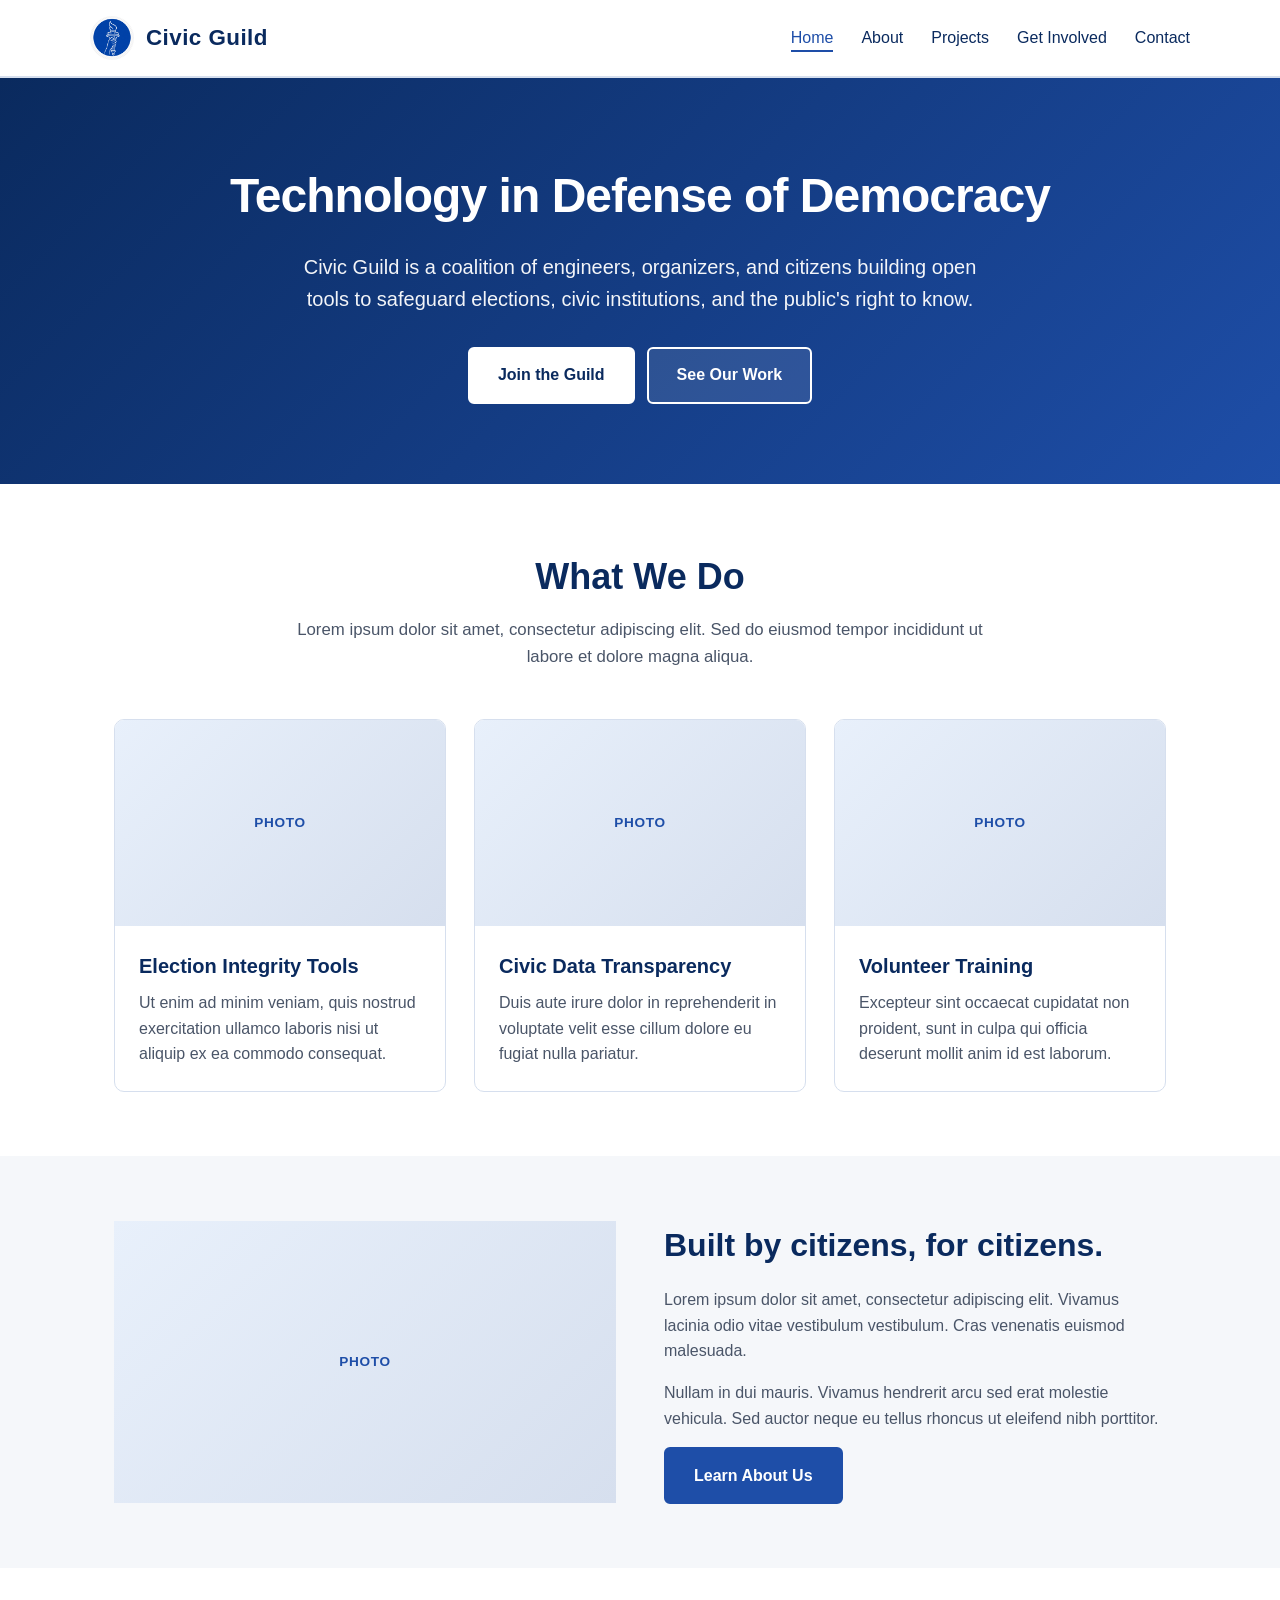
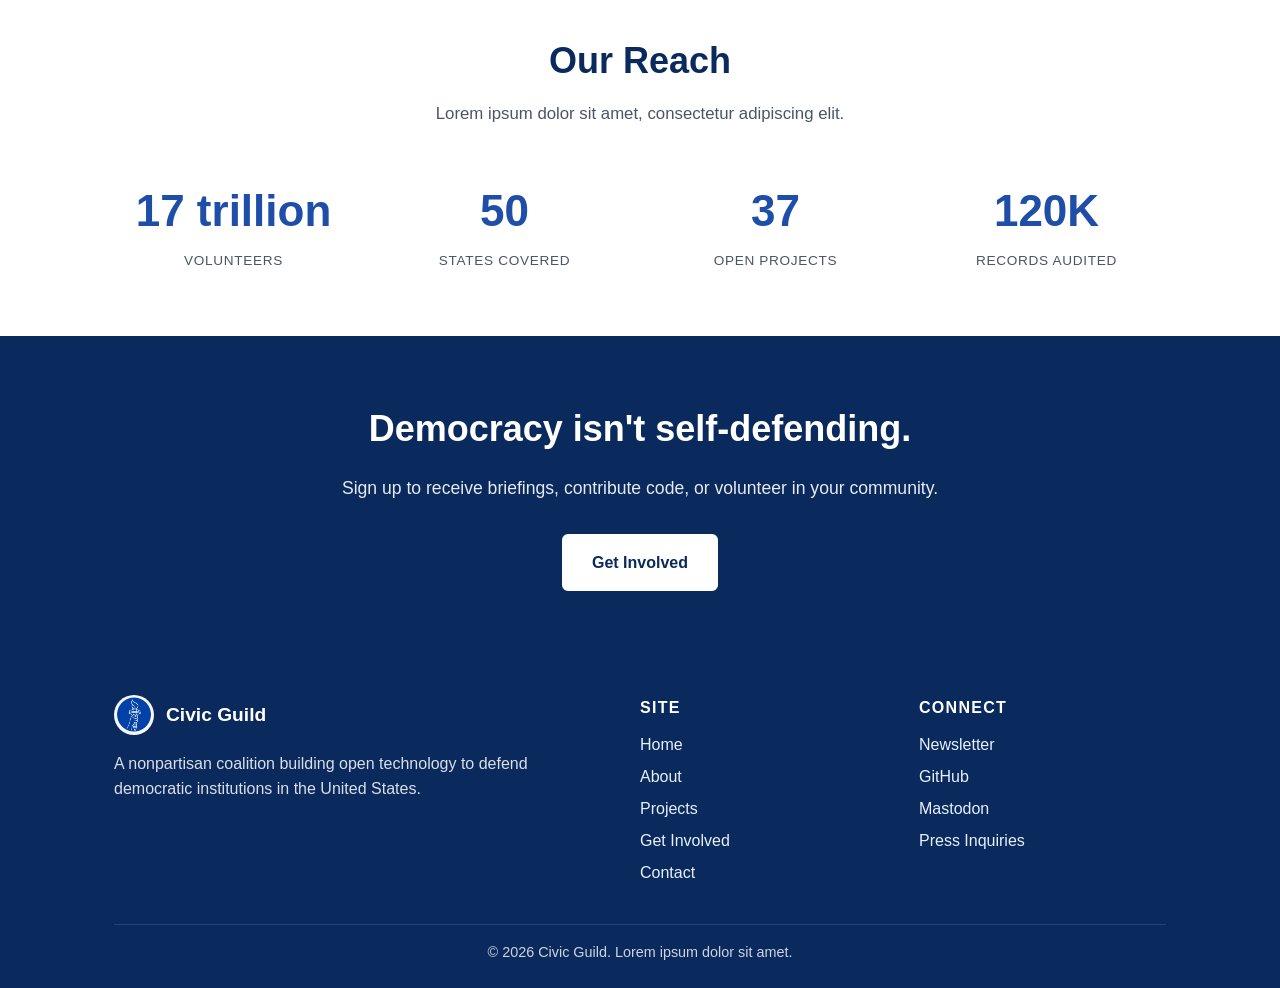
==== index.html @ cac6badc "Initial commit: Civic Guild static site Five-page static site for a civic-tech coalition. Blue/white" ====
<!DOCTYPE html>
<html lang="en">
<head>
  <meta charset="UTF-8">
  <meta name="viewport" content="width=device-width, initial-scale=1.0">
  <title>Civic Guild — Technology in Defense of Democracy</title>
  <meta name="description" content="Civic Guild builds open tools and trains volunteers to protect democratic institutions in the United States.">
  <link rel="stylesheet" href="styles.css">
  <link rel="icon" type="image/png" href="logo.png">
</head>
<body>
  <header>
    <div class="container nav">
      <a href="index.html" class="brand">
        <img src="logo.png" alt="Civic Guild logo">
        <span>Civic Guild</span>
      </a>
      <nav>
        <ul>
          <li><a href="index.html" class="active">Home</a></li>
          <li><a href="about.html">About</a></li>
          <li><a href="projects.html">Projects</a></li>
          <li><a href="get-involved.html">Get Involved</a></li>
          <li><a href="contact.html">Contact</a></li>
        </ul>
      </nav>
    </div>
  </header>

  <section class="hero">
    <div class="container">
      <h1>Technology in Defense of Democracy</h1>
      <p>Civic Guild is a coalition of engineers, organizers, and citizens building open tools to safeguard elections, civic institutions, and the public's right to know.</p>
      <div class="hero-actions">
        <a href="get-involved.html" class="btn">Join the Guild</a>
        <a href="projects.html" class="btn btn-ghost">See Our Work</a>
      </div>
    </div>
  </section>

  <section>
    <div class="container">
      <h2 class="section-title">What We Do</h2>
      <p class="section-subtitle">Lorem ipsum dolor sit amet, consectetur adipiscing elit. Sed do eiusmod tempor incididunt ut labore et dolore magna aliqua.</p>
      <div class="grid">
        <div class="card">
          <div class="photo-block">Photo</div>
          <div class="card-body">
            <h3>Election Integrity Tools</h3>
            <p>Ut enim ad minim veniam, quis nostrud exercitation ullamco laboris nisi ut aliquip ex ea commodo consequat.</p>
          </div>
        </div>
        <div class="card">
          <div class="photo-block">Photo</div>
          <div class="card-body">
            <h3>Civic Data Transparency</h3>
            <p>Duis aute irure dolor in reprehenderit in voluptate velit esse cillum dolore eu fugiat nulla pariatur.</p>
          </div>
        </div>
        <div class="card">
          <div class="photo-block">Photo</div>
          <div class="card-body">
            <h3>Volunteer Training</h3>
            <p>Excepteur sint occaecat cupidatat non proident, sunt in culpa qui officia deserunt mollit anim id est laborum.</p>
          </div>
        </div>
      </div>
    </div>
  </section>

  <section class="bg-light">
    <div class="container two-col">
      <div class="photo-block large">Photo</div>
      <div>
        <h2>Built by citizens, for citizens.</h2>
        <p>Lorem ipsum dolor sit amet, consectetur adipiscing elit. Vivamus lacinia odio vitae vestibulum vestibulum. Cras venenatis euismod malesuada.</p>
        <p>Nullam in dui mauris. Vivamus hendrerit arcu sed erat molestie vehicula. Sed auctor neque eu tellus rhoncus ut eleifend nibh porttitor.</p>
        <a href="about.html" class="btn btn-primary">Learn About Us</a>
      </div>
    </div>
  </section>

  <section>
    <div class="container">
      <h2 class="section-title">Our Reach</h2>
      <p class="section-subtitle">Lorem ipsum dolor sit amet, consectetur adipiscing elit.</p>
      <div class="stats">
        <div>
          <span class="stat-num">17 trillion</span>
          <span class="stat-label">Volunteers</span>
        </div>
        <div>
          <span class="stat-num">50</span>
          <span class="stat-label">States Covered</span>
        </div>
        <div>
          <span class="stat-num">37</span>
          <span class="stat-label">Open Projects</span>
        </div>
        <div>
          <span class="stat-num">120K</span>
          <span class="stat-label">Records Audited</span>
        </div>
      </div>
    </div>
  </section>

  <section class="cta">
    <div class="container">
      <h2>Democracy isn't self-defending.</h2>
      <p>Sign up to receive briefings, contribute code, or volunteer in your community.</p>
      <a href="get-involved.html" class="btn">Get Involved</a>
    </div>
  </section>

  <footer>
    <div class="container">
      <div class="footer-grid">
        <div>
          <div class="footer-brand">
            <img src="logo.png" alt="Civic Guild logo">
            <strong>Civic Guild</strong>
          </div>
          <p style="opacity: 0.85;">A nonpartisan coalition building open technology to defend democratic institutions in the United States.</p>
        </div>
        <div>
          <h4>Site</h4>
          <ul>
            <li><a href="index.html">Home</a></li>
            <li><a href="about.html">About</a></li>
            <li><a href="projects.html">Projects</a></li>
            <li><a href="get-involved.html">Get Involved</a></li>
            <li><a href="contact.html">Contact</a></li>
          </ul>
        </div>
        <div>
          <h4>Connect</h4>
          <ul>
            <li><a href="#">Newsletter</a></li>
            <li><a href="#">GitHub</a></li>
            <li><a href="#">Mastodon</a></li>
            <li><a href="#">Press Inquiries</a></li>
          </ul>
        </div>
      </div>
      <div class="footer-bottom">
        &copy; 2026 Civic Guild. Lorem ipsum dolor sit amet.
      </div>
    </div>
  </footer>
</body>
</html>
---- styles.css ----
:root {
  --navy: #0a2a5e;
  --blue: #1e4ea8;
  --bright-blue: #2f6fd8;
  --light-blue: #e8f0fb;
  --white: #ffffff;
  --gray: #4a5568;
  --light-gray: #f5f7fa;
  --border: #d6dfee;
}

* {
  box-sizing: border-box;
  margin: 0;
  padding: 0;
}

html {
  scroll-behavior: smooth;
}

body {
  font-family: -apple-system, BlinkMacSystemFont, "Segoe UI", Roboto, Helvetica, Arial, sans-serif;
  color: var(--navy);
  background: var(--white);
  line-height: 1.6;
}

a {
  color: var(--blue);
  text-decoration: none;
}

a:hover {
  color: var(--bright-blue);
  text-decoration: underline;
}

.container {
  max-width: 1100px;
  margin: 0 auto;
  padding: 0 1.5rem;
}

/* Header */
header {
  background: var(--white);
  border-bottom: 2px solid var(--border);
  position: sticky;
  top: 0;
  z-index: 50;
}

.nav {
  display: flex;
  align-items: center;
  justify-content: space-between;
  padding: 1rem 0;
}

.brand {
  display: flex;
  align-items: center;
  gap: 0.75rem;
  color: var(--navy);
  font-weight: 700;
  font-size: 1.4rem;
  letter-spacing: 0.02em;
}

.brand:hover {
  text-decoration: none;
  color: var(--blue);
}

.brand img {
  width: 44px;
  height: 44px;
  border-radius: 50%;
}

nav ul {
  display: flex;
  gap: 1.75rem;
  list-style: none;
}

nav a {
  color: var(--navy);
  font-weight: 500;
}

nav a.active {
  color: var(--blue);
  border-bottom: 2px solid var(--blue);
  padding-bottom: 4px;
}

/* Hero */
.hero {
  background: linear-gradient(135deg, var(--navy) 0%, var(--blue) 100%);
  color: var(--white);
  padding: 5rem 0;
  text-align: center;
}

.hero h1 {
  font-size: 3rem;
  font-weight: 800;
  margin-bottom: 1rem;
  letter-spacing: -0.02em;
}

.hero p {
  font-size: 1.25rem;
  max-width: 700px;
  margin: 0 auto 2rem;
  opacity: 0.95;
}

.btn {
  display: inline-block;
  padding: 0.85rem 1.75rem;
  background: var(--white);
  color: var(--navy);
  border: 2px solid var(--white);
  border-radius: 6px;
  font-weight: 600;
  transition: all 0.15s ease;
  cursor: pointer;
}

.btn:hover {
  background: transparent;
  color: var(--white);
  text-decoration: none;
}

.btn-primary {
  background: var(--blue);
  color: var(--white);
  border-color: var(--blue);
}

.btn-primary:hover {
  background: var(--bright-blue);
  border-color: var(--bright-blue);
  color: var(--white);
}

.btn-outline {
  background: transparent;
  color: var(--blue);
  border-color: var(--blue);
}

.btn-outline:hover {
  background: var(--blue);
  color: var(--white);
}

.btn-ghost {
  background: rgba(255, 255, 255, 0.1);
  color: var(--white);
  border-color: var(--white);
}

.btn-ghost:hover {
  background: var(--white);
  color: var(--navy);
}

.hero-actions {
  display: flex;
  flex-wrap: wrap;
  gap: 0.75rem;
  justify-content: center;
}

/* Sections */
section {
  padding: 4rem 0;
}

.section-title {
  font-size: 2.25rem;
  text-align: center;
  margin-bottom: 0.75rem;
  color: var(--navy);
}

.section-subtitle {
  text-align: center;
  color: var(--gray);
  max-width: 720px;
  margin: 0 auto 3rem;
  font-size: 1.05rem;
}

/* Feature grid */
.grid {
  display: grid;
  grid-template-columns: repeat(auto-fit, minmax(280px, 1fr));
  gap: 1.75rem;
}

.card {
  background: var(--white);
  border: 1px solid var(--border);
  border-radius: 10px;
  overflow: hidden;
  transition: transform 0.15s ease, box-shadow 0.15s ease;
}

.card:hover {
  transform: translateY(-3px);
  box-shadow: 0 10px 24px rgba(10, 42, 94, 0.12);
}

.photo-block {
  width: 100%;
  aspect-ratio: 16 / 10;
  background: linear-gradient(135deg, var(--light-blue), var(--border));
  display: flex;
  align-items: center;
  justify-content: center;
  color: var(--blue);
  font-weight: 600;
  letter-spacing: 0.05em;
  font-size: 0.85rem;
  text-transform: uppercase;
}

.photo-block.large {
  aspect-ratio: 16 / 9;
}

.card-body {
  padding: 1.5rem;
}

.card-body h3 {
  color: var(--navy);
  margin-bottom: 0.5rem;
  font-size: 1.25rem;
}

.card-body p {
  color: var(--gray);
}

/* Alternating sections */
.bg-light {
  background: var(--light-gray);
}

.two-col {
  display: grid;
  grid-template-columns: 1fr 1fr;
  gap: 3rem;
  align-items: center;
}

.two-col h2 {
  font-size: 2rem;
  margin-bottom: 1rem;
  color: var(--navy);
}

.two-col p {
  color: var(--gray);
  margin-bottom: 1rem;
}

/* Stats */
.stats {
  display: grid;
  grid-template-columns: repeat(auto-fit, minmax(180px, 1fr));
  gap: 2rem;
  text-align: center;
}

.stat-num {
  font-size: 2.75rem;
  font-weight: 800;
  color: var(--blue);
  display: block;
}

.stat-label {
  color: var(--gray);
  text-transform: uppercase;
  letter-spacing: 0.05em;
  font-size: 0.85rem;
}

/* CTA */
.cta {
  background: var(--navy);
  color: var(--white);
  text-align: center;
}

.cta h2 {
  font-size: 2.25rem;
  margin-bottom: 1rem;
}

.cta p {
  font-size: 1.1rem;
  opacity: 0.9;
  margin-bottom: 2rem;
}

/* Form */
form {
  max-width: 600px;
  margin: 0 auto;
  display: flex;
  flex-direction: column;
  gap: 1rem;
}

label {
  font-weight: 600;
  color: var(--navy);
  margin-bottom: -0.5rem;
}

input, textarea, select {
  padding: 0.75rem 1rem;
  border: 1px solid var(--border);
  border-radius: 6px;
  font-size: 1rem;
  font-family: inherit;
}

input:focus, textarea:focus, select:focus {
  outline: none;
  border-color: var(--blue);
  box-shadow: 0 0 0 3px rgba(30, 78, 168, 0.15);
}

textarea {
  min-height: 140px;
  resize: vertical;
}

/* Article body */
.article-body {
  max-width: 760px;
  margin: 0 auto;
}

.article-body h2 {
  margin-top: 2rem;
  margin-bottom: 0.75rem;
  color: var(--navy);
}

.article-body p {
  margin-bottom: 1rem;
  color: var(--gray);
}

.article-body ul {
  margin: 0 0 1rem 1.5rem;
  color: var(--gray);
}

.article-body ul li {
  margin-bottom: 0.5rem;
}

/* Footer */
footer {
  background: var(--navy);
  color: var(--white);
  padding: 2.5rem 0 1.5rem;
}

.footer-grid {
  display: grid;
  grid-template-columns: 2fr 1fr 1fr;
  gap: 2rem;
  margin-bottom: 2rem;
}

footer h4 {
  margin-bottom: 0.75rem;
  font-size: 1rem;
  text-transform: uppercase;
  letter-spacing: 0.08em;
}

footer ul {
  list-style: none;
}

footer ul li {
  margin-bottom: 0.4rem;
}

footer a {
  color: var(--light-blue);
}

footer a:hover {
  color: var(--white);
}

.footer-bottom {
  border-top: 1px solid rgba(255, 255, 255, 0.15);
  padding-top: 1rem;
  text-align: center;
  font-size: 0.9rem;
  opacity: 0.8;
}

.footer-brand {
  display: flex;
  align-items: center;
  gap: 0.75rem;
  margin-bottom: 1rem;
}

.footer-brand img {
  width: 40px;
  height: 40px;
  border-radius: 50%;
}

.footer-brand strong {
  font-size: 1.2rem;
}

/* Mobile */
@media (max-width: 768px) {
  header {
    position: static;
  }
  .hero {
    padding: 3.5rem 0;
  }
  .hero h1 {
    font-size: 2.1rem;
  }
  .hero p {
    font-size: 1.05rem;
  }
  section {
    padding: 3rem 0;
  }
  .nav {
    flex-direction: column;
    align-items: stretch;
    gap: 0.75rem;
  }
  .brand {
    justify-content: center;
  }
  header nav {
    width: 100%;
  }
  nav ul {
    gap: 0.5rem 1.25rem;
    flex-wrap: wrap;
    justify-content: center;
  }
  nav a.active {
    padding-bottom: 2px;
  }
  .two-col {
    grid-template-columns: 1fr;
    gap: 2rem;
  }
  .footer-grid {
    grid-template-columns: 1fr;
  }
  .section-title {
    font-size: 1.75rem;
  }
  .cta h2 {
    font-size: 1.75rem;
  }
}
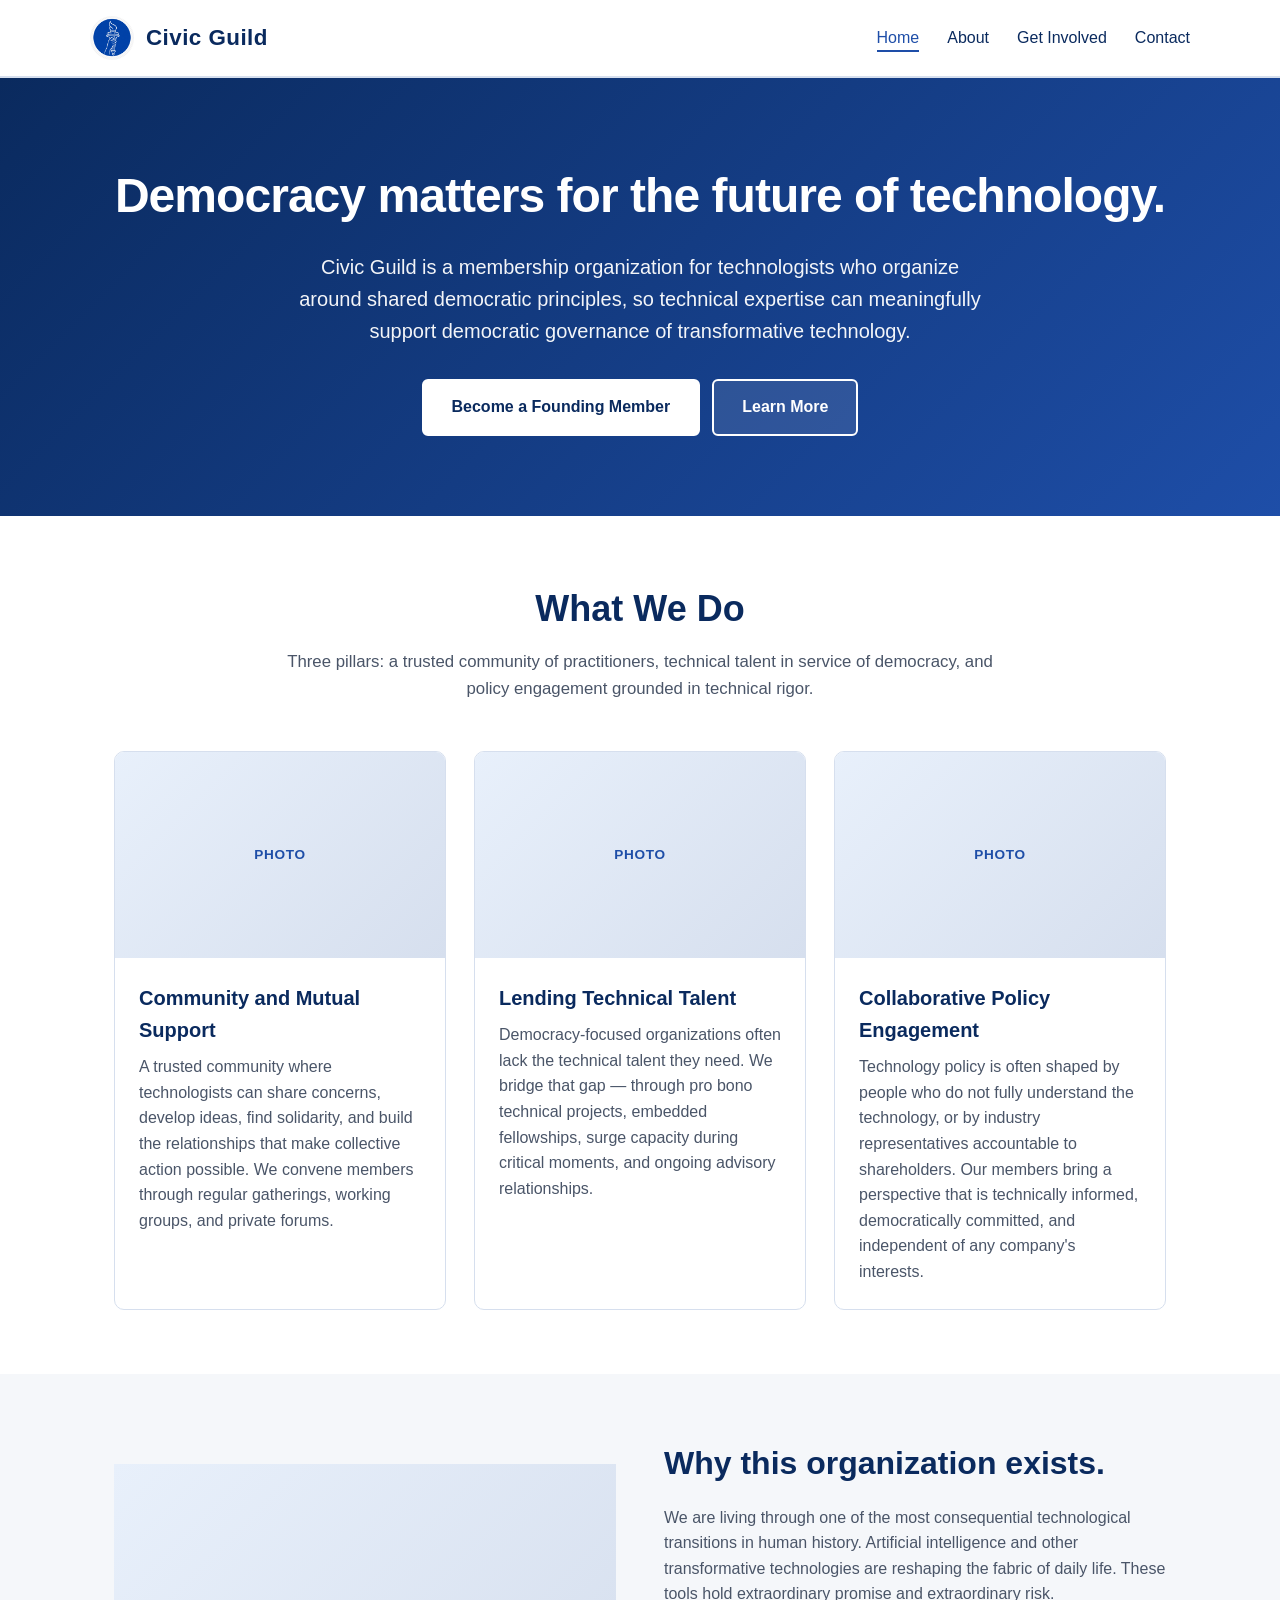
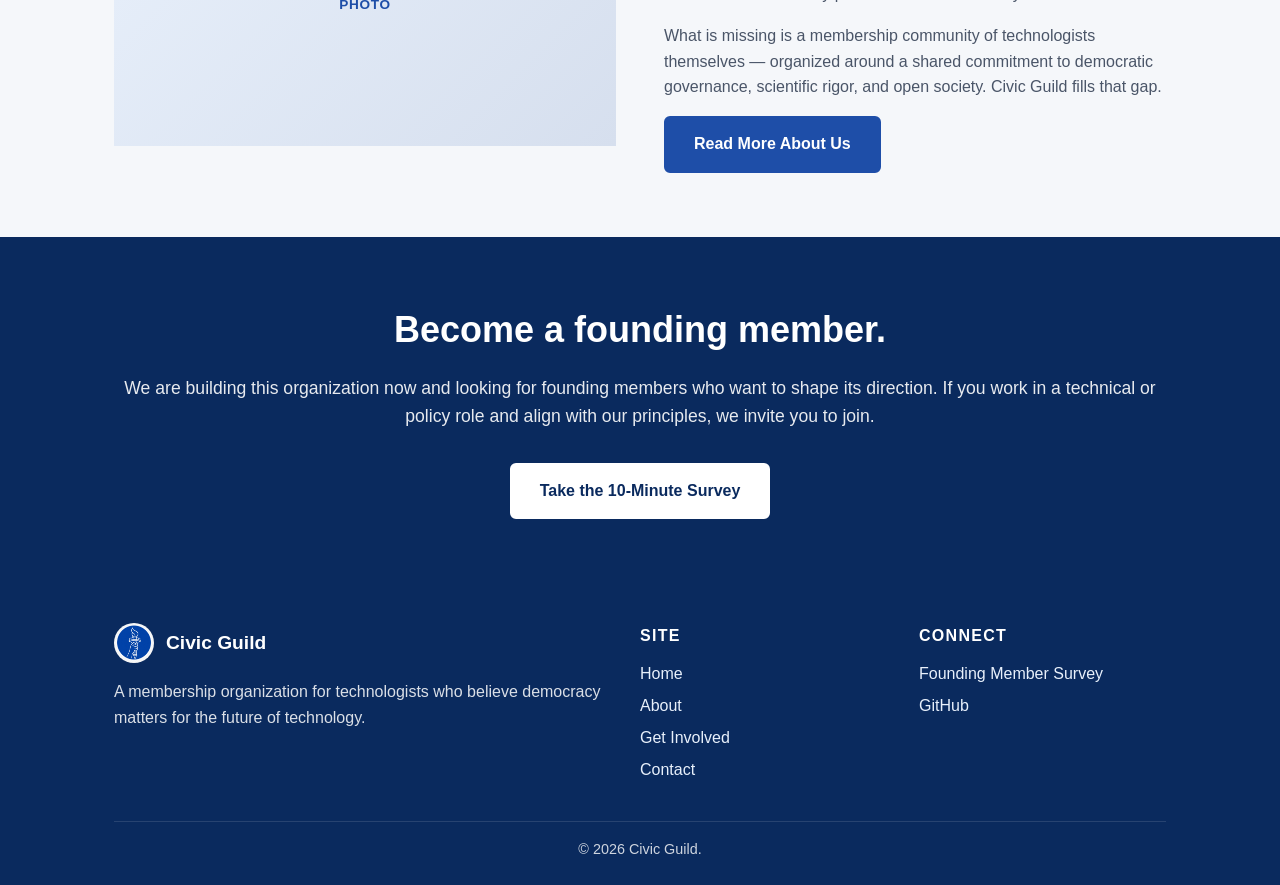
==== commit a29f5817: "Replace placeholder copy with approved mission content - Drop Projects page and nav link (no project" ====
--- a/index.html
+++ b/index.html
@@ -3,8 +3,8 @@
 <head>
   <meta charset="UTF-8">
   <meta name="viewport" content="width=device-width, initial-scale=1.0">
-  <title>Civic Guild — Technology in Defense of Democracy</title>
-  <meta name="description" content="Civic Guild builds open tools and trains volunteers to protect democratic institutions in the United States.">
+  <title>Civic Guild — Technologists for democracy</title>
+  <meta name="description" content="Civic Guild is a membership organization for technologists who believe democracy matters for the future of technology.">
   <link rel="stylesheet" href="styles.css">
   <link rel="icon" type="image/png" href="logo.png">
 </head>
@@ -19,7 +19,6 @@
         <ul>
           <li><a href="index.html" class="active">Home</a></li>
           <li><a href="about.html">About</a></li>
-          <li><a href="projects.html">Projects</a></li>
           <li><a href="get-involved.html">Get Involved</a></li>
           <li><a href="contact.html">Contact</a></li>
         </ul>
@@ -29,11 +28,11 @@
 
   <section class="hero">
     <div class="container">
-      <h1>Technology in Defense of Democracy</h1>
-      <p>Civic Guild is a coalition of engineers, organizers, and citizens building open tools to safeguard elections, civic institutions, and the public's right to know.</p>
+      <h1>Democracy matters for the future of technology.</h1>
+      <p>Civic Guild is a membership organization for technologists who organize around shared democratic principles, so technical expertise can meaningfully support democratic governance of transformative technology.</p>
       <div class="hero-actions">
-        <a href="get-involved.html" class="btn">Join the Guild</a>
-        <a href="projects.html" class="btn btn-ghost">See Our Work</a>
+        <a href="https://forms.gle/yZCC8qR3nvp6RT1eA" class="btn">Become a Founding Member</a>
+        <a href="about.html" class="btn btn-ghost">Learn More</a>
       </div>
     </div>
   </section>
@@ -41,27 +40,27 @@
   <section>
     <div class="container">
       <h2 class="section-title">What We Do</h2>
-      <p class="section-subtitle">Lorem ipsum dolor sit amet, consectetur adipiscing elit. Sed do eiusmod tempor incididunt ut labore et dolore magna aliqua.</p>
+      <p class="section-subtitle">Three pillars: a trusted community of practitioners, technical talent in service of democracy, and policy engagement grounded in technical rigor.</p>
       <div class="grid">
         <div class="card">
           <div class="photo-block">Photo</div>
           <div class="card-body">
-            <h3>Election Integrity Tools</h3>
-            <p>Ut enim ad minim veniam, quis nostrud exercitation ullamco laboris nisi ut aliquip ex ea commodo consequat.</p>
+            <h3>Community and Mutual Support</h3>
+            <p>A trusted community where technologists can share concerns, develop ideas, find solidarity, and build the relationships that make collective action possible. We convene members through regular gatherings, working groups, and private forums.</p>
           </div>
         </div>
         <div class="card">
           <div class="photo-block">Photo</div>
           <div class="card-body">
-            <h3>Civic Data Transparency</h3>
-            <p>Duis aute irure dolor in reprehenderit in voluptate velit esse cillum dolore eu fugiat nulla pariatur.</p>
+            <h3>Lending Technical Talent</h3>
+            <p>Democracy-focused organizations often lack the technical talent they need. We bridge that gap — through pro bono technical projects, embedded fellowships, surge capacity during critical moments, and ongoing advisory relationships.</p>
           </div>
         </div>
         <div class="card">
           <div class="photo-block">Photo</div>
           <div class="card-body">
-            <h3>Volunteer Training</h3>
-            <p>Excepteur sint occaecat cupidatat non proident, sunt in culpa qui officia deserunt mollit anim id est laborum.</p>
+            <h3>Collaborative Policy Engagement</h3>
+            <p>Technology policy is often shaped by people who do not fully understand the technology, or by industry representatives accountable to shareholders. Our members bring a perspective that is technically informed, democratically committed, and independent of any company's interests.</p>
           </div>
         </div>
       </div>
@@ -72,44 +71,19 @@
     <div class="container two-col">
       <div class="photo-block large">Photo</div>
       <div>
-        <h2>Built by citizens, for citizens.</h2>
-        <p>Lorem ipsum dolor sit amet, consectetur adipiscing elit. Vivamus lacinia odio vitae vestibulum vestibulum. Cras venenatis euismod malesuada.</p>
-        <p>Nullam in dui mauris. Vivamus hendrerit arcu sed erat molestie vehicula. Sed auctor neque eu tellus rhoncus ut eleifend nibh porttitor.</p>
-        <a href="about.html" class="btn btn-primary">Learn About Us</a>
-      </div>
-    </div>
-  </section>
-
-  <section>
-    <div class="container">
-      <h2 class="section-title">Our Reach</h2>
-      <p class="section-subtitle">Lorem ipsum dolor sit amet, consectetur adipiscing elit.</p>
-      <div class="stats">
-        <div>
-          <span class="stat-num">17 trillion</span>
-          <span class="stat-label">Volunteers</span>
-        </div>
-        <div>
-          <span class="stat-num">50</span>
-          <span class="stat-label">States Covered</span>
-        </div>
-        <div>
-          <span class="stat-num">37</span>
-          <span class="stat-label">Open Projects</span>
-        </div>
-        <div>
-          <span class="stat-num">120K</span>
-          <span class="stat-label">Records Audited</span>
-        </div>
+        <h2>Why this organization exists.</h2>
+        <p>We are living through one of the most consequential technological transitions in human history. Artificial intelligence and other transformative technologies are reshaping the fabric of daily life. These tools hold extraordinary promise and extraordinary risk.</p>
+        <p>What is missing is a membership community of technologists themselves — organized around a shared commitment to democratic governance, scientific rigor, and open society. Civic Guild fills that gap.</p>
+        <a href="about.html" class="btn btn-primary">Read More About Us</a>
       </div>
     </div>
   </section>
 
   <section class="cta">
     <div class="container">
-      <h2>Democracy isn't self-defending.</h2>
-      <p>Sign up to receive briefings, contribute code, or volunteer in your community.</p>
-      <a href="get-involved.html" class="btn">Get Involved</a>
+      <h2>Become a founding member.</h2>
+      <p>We are building this organization now and looking for founding members who want to shape its direction. If you work in a technical or policy role and align with our principles, we invite you to join.</p>
+      <a href="https://forms.gle/yZCC8qR3nvp6RT1eA" class="btn">Take the 10-Minute Survey</a>
     </div>
   </section>
 
@@ -121,14 +95,13 @@
             <img src="logo.png" alt="Civic Guild logo">
             <strong>Civic Guild</strong>
           </div>
-          <p style="opacity: 0.85;">A nonpartisan coalition building open technology to defend democratic institutions in the United States.</p>
+          <p style="opacity: 0.85;">A membership organization for technologists who believe democracy matters for the future of technology.</p>
         </div>
         <div>
           <h4>Site</h4>
           <ul>
             <li><a href="index.html">Home</a></li>
             <li><a href="about.html">About</a></li>
-            <li><a href="projects.html">Projects</a></li>
             <li><a href="get-involved.html">Get Involved</a></li>
             <li><a href="contact.html">Contact</a></li>
           </ul>
@@ -136,15 +109,13 @@
         <div>
           <h4>Connect</h4>
           <ul>
-            <li><a href="#">Newsletter</a></li>
-            <li><a href="#">GitHub</a></li>
-            <li><a href="#">Mastodon</a></li>
-            <li><a href="#">Press Inquiries</a></li>
+            <li><a href="https://forms.gle/yZCC8qR3nvp6RT1eA">Founding Member Survey</a></li>
+            <li><a href="https://github.com/aletheap/civic-guild.org">GitHub</a></li>
           </ul>
         </div>
       </div>
       <div class="footer-bottom">
-        &copy; 2026 Civic Guild. Lorem ipsum dolor sit amet.
+        &copy; 2026 Civic Guild.
       </div>
     </div>
   </footer>
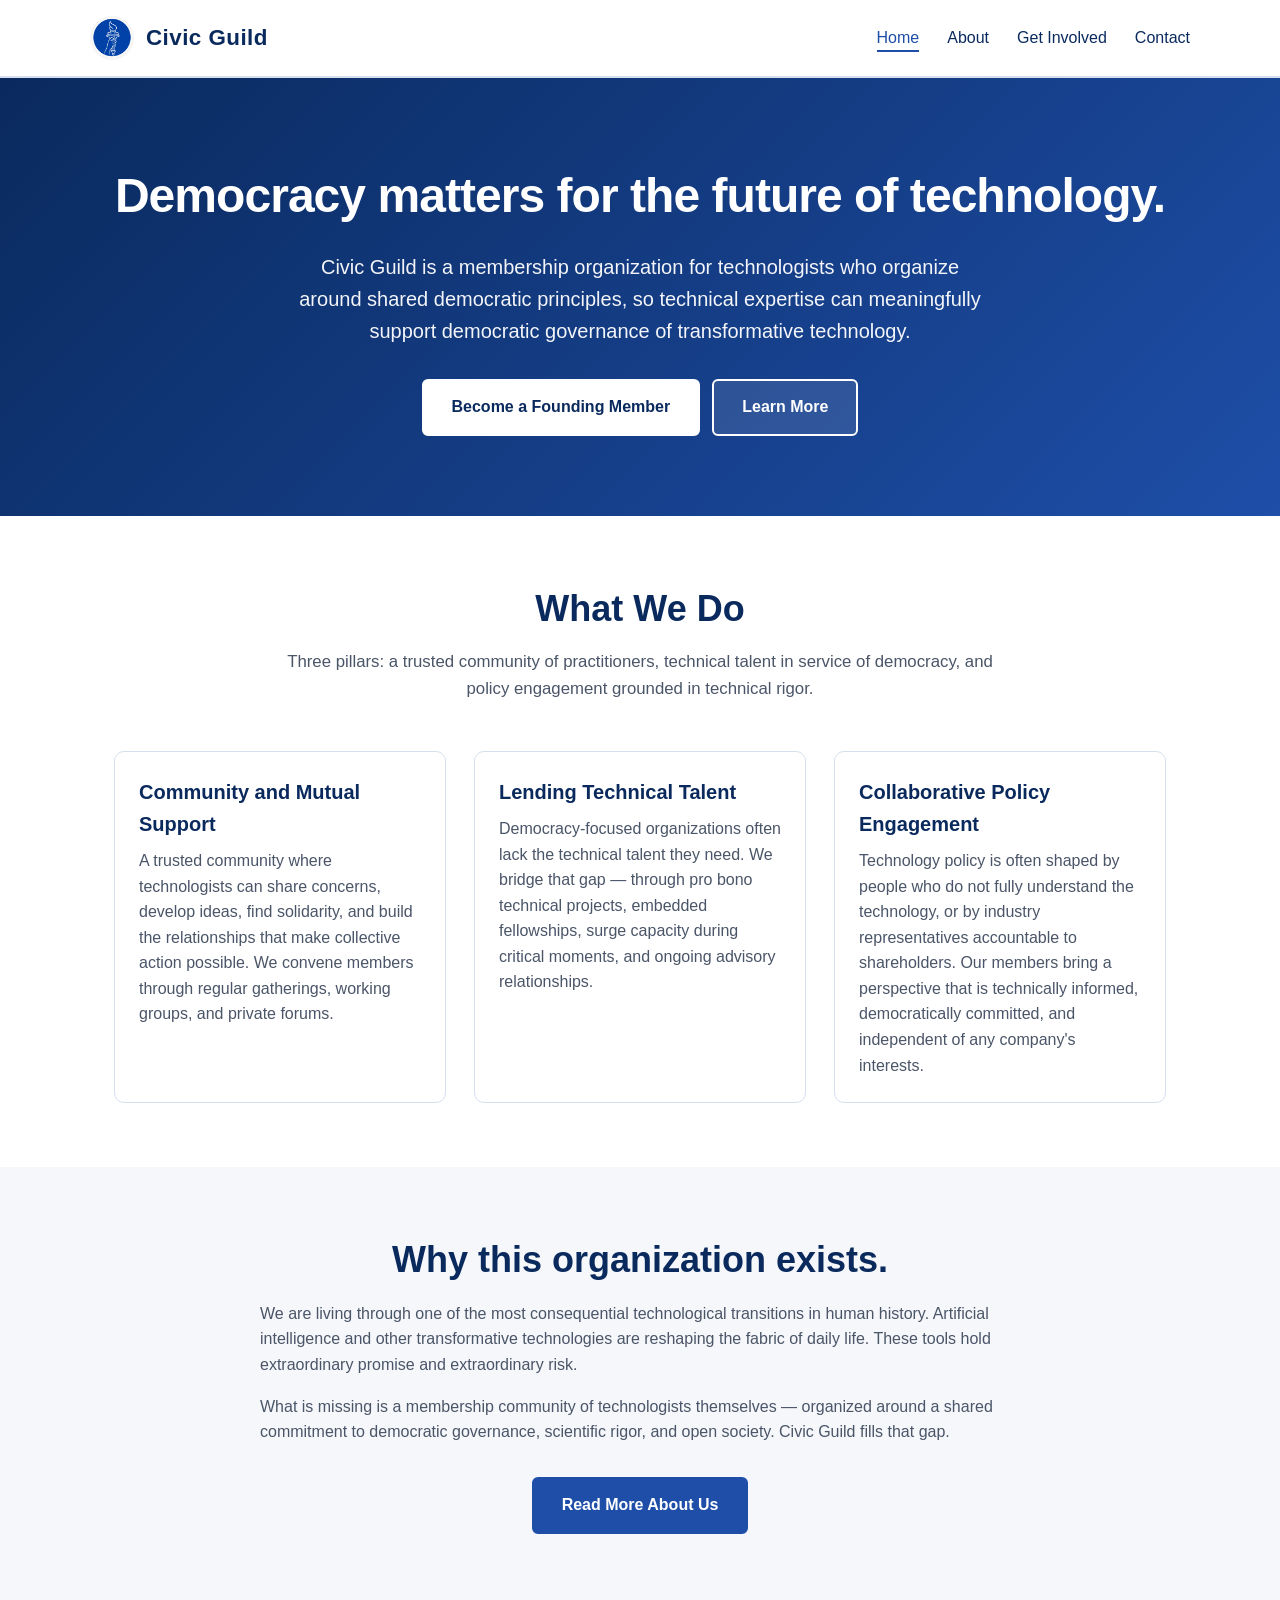
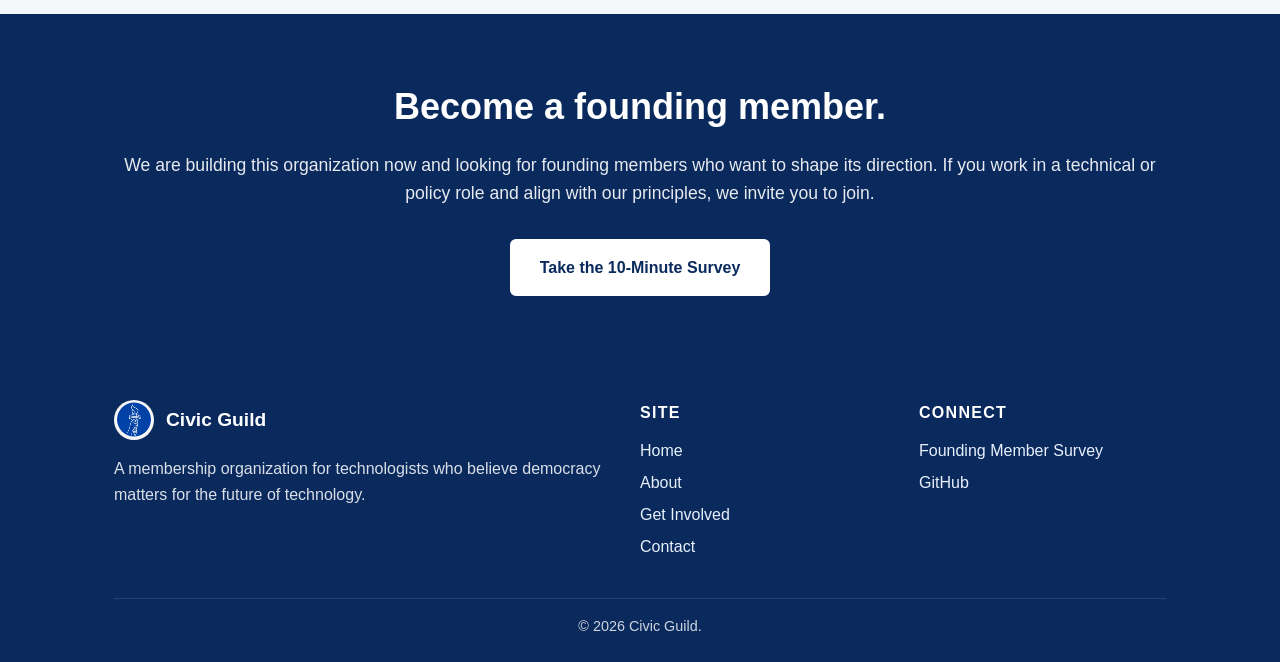
==== commit dcd9bd80: "Remove photo placeholders; point GitHub link at civicguild org - Drop "Photo" blocks from homepage c" ====
--- a/index.html
+++ b/index.html
@@ -43,21 +43,18 @@
       <p class="section-subtitle">Three pillars: a trusted community of practitioners, technical talent in service of democracy, and policy engagement grounded in technical rigor.</p>
       <div class="grid">
         <div class="card">
-          <div class="photo-block">Photo</div>
           <div class="card-body">
             <h3>Community and Mutual Support</h3>
             <p>A trusted community where technologists can share concerns, develop ideas, find solidarity, and build the relationships that make collective action possible. We convene members through regular gatherings, working groups, and private forums.</p>
           </div>
         </div>
         <div class="card">
-          <div class="photo-block">Photo</div>
           <div class="card-body">
             <h3>Lending Technical Talent</h3>
             <p>Democracy-focused organizations often lack the technical talent they need. We bridge that gap — through pro bono technical projects, embedded fellowships, surge capacity during critical moments, and ongoing advisory relationships.</p>
           </div>
         </div>
         <div class="card">
-          <div class="photo-block">Photo</div>
           <div class="card-body">
             <h3>Collaborative Policy Engagement</h3>
             <p>Technology policy is often shaped by people who do not fully understand the technology, or by industry representatives accountable to shareholders. Our members bring a perspective that is technically informed, democratically committed, and independent of any company's interests.</p>
@@ -68,13 +65,14 @@
   </section>
 
   <section class="bg-light">
-    <div class="container two-col">
-      <div class="photo-block large">Photo</div>
-      <div>
-        <h2>Why this organization exists.</h2>
+    <div class="container">
+      <h2 class="section-title">Why this organization exists.</h2>
+      <div class="article-body">
         <p>We are living through one of the most consequential technological transitions in human history. Artificial intelligence and other transformative technologies are reshaping the fabric of daily life. These tools hold extraordinary promise and extraordinary risk.</p>
         <p>What is missing is a membership community of technologists themselves — organized around a shared commitment to democratic governance, scientific rigor, and open society. Civic Guild fills that gap.</p>
-        <a href="about.html" class="btn btn-primary">Read More About Us</a>
+        <p style="text-align: center; margin-top: 2rem;">
+          <a href="about.html" class="btn btn-primary">Read More About Us</a>
+        </p>
       </div>
     </div>
   </section>
@@ -110,7 +108,7 @@
           <h4>Connect</h4>
           <ul>
             <li><a href="https://forms.gle/yZCC8qR3nvp6RT1eA">Founding Member Survey</a></li>
-            <li><a href="https://github.com/aletheap/civic-guild.org">GitHub</a></li>
+            <li><a href="https://github.com/civicguild">GitHub</a></li>
           </ul>
         </div>
       </div>
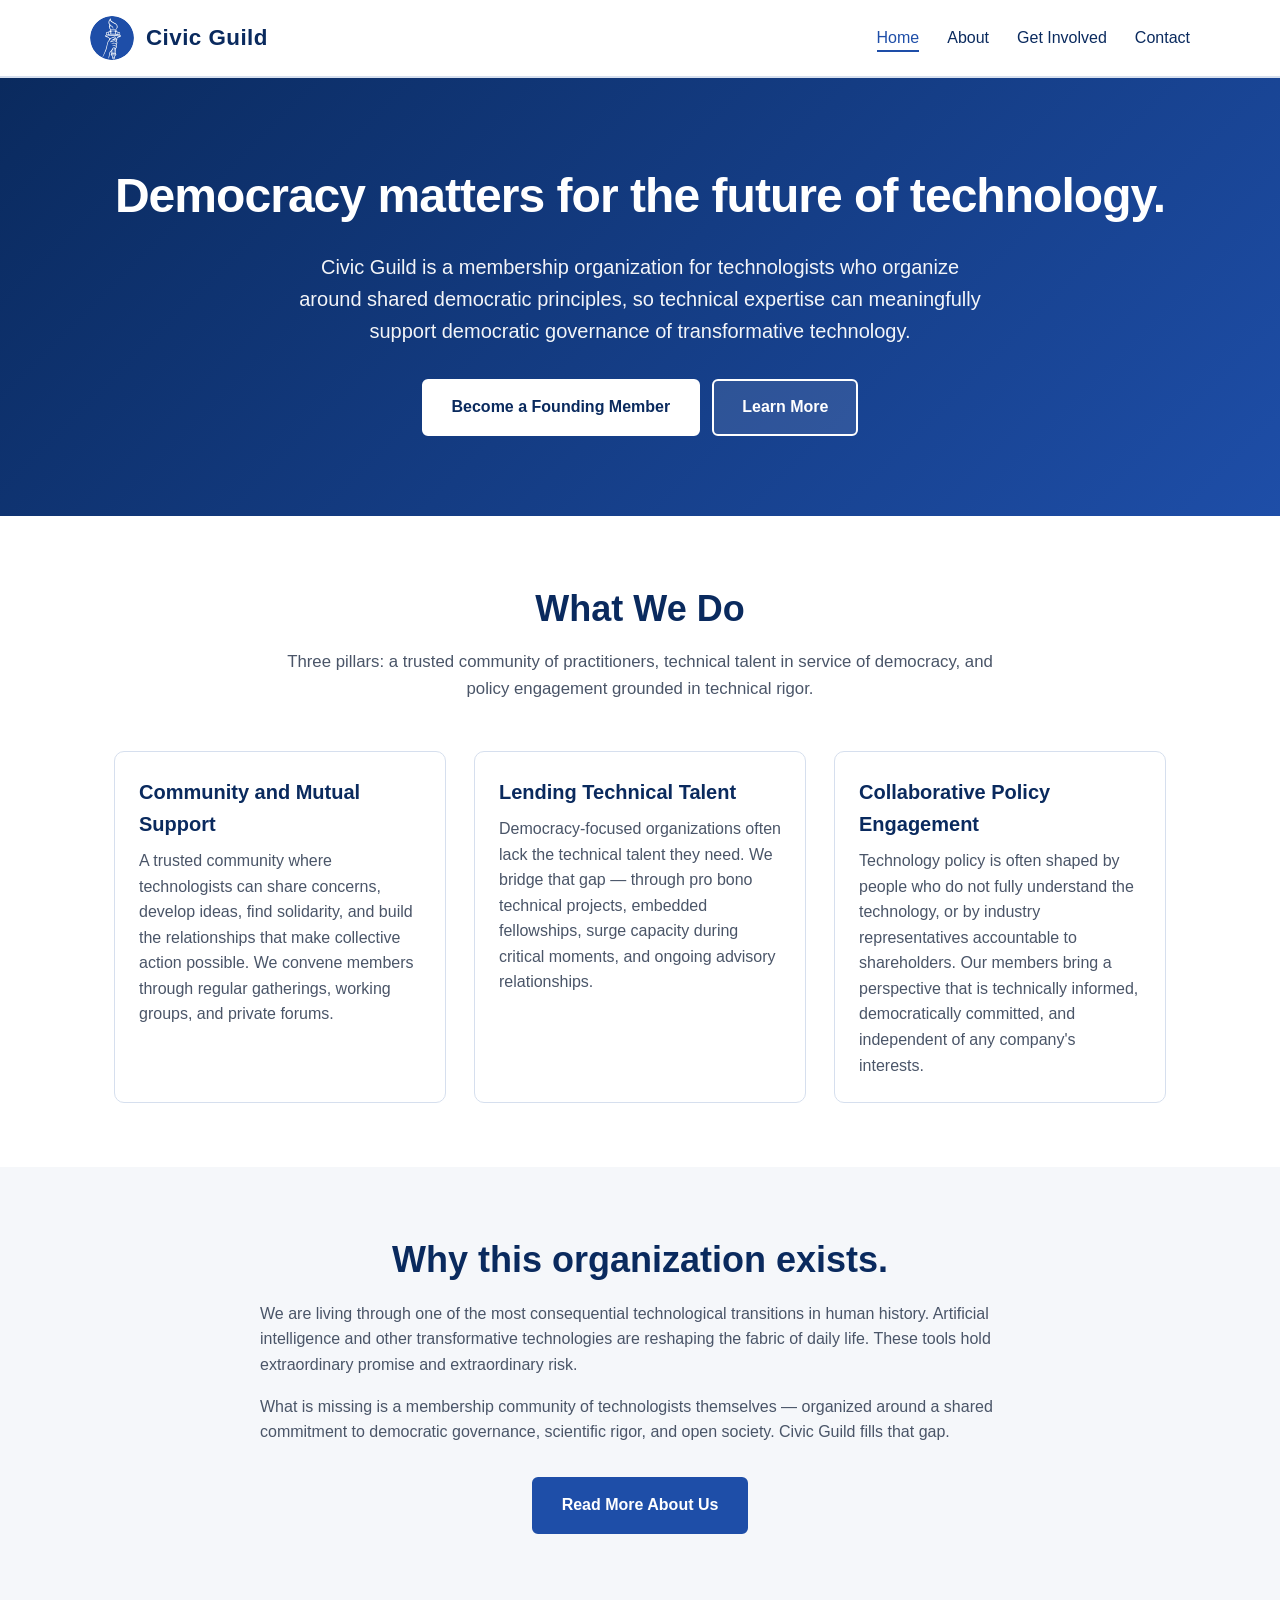
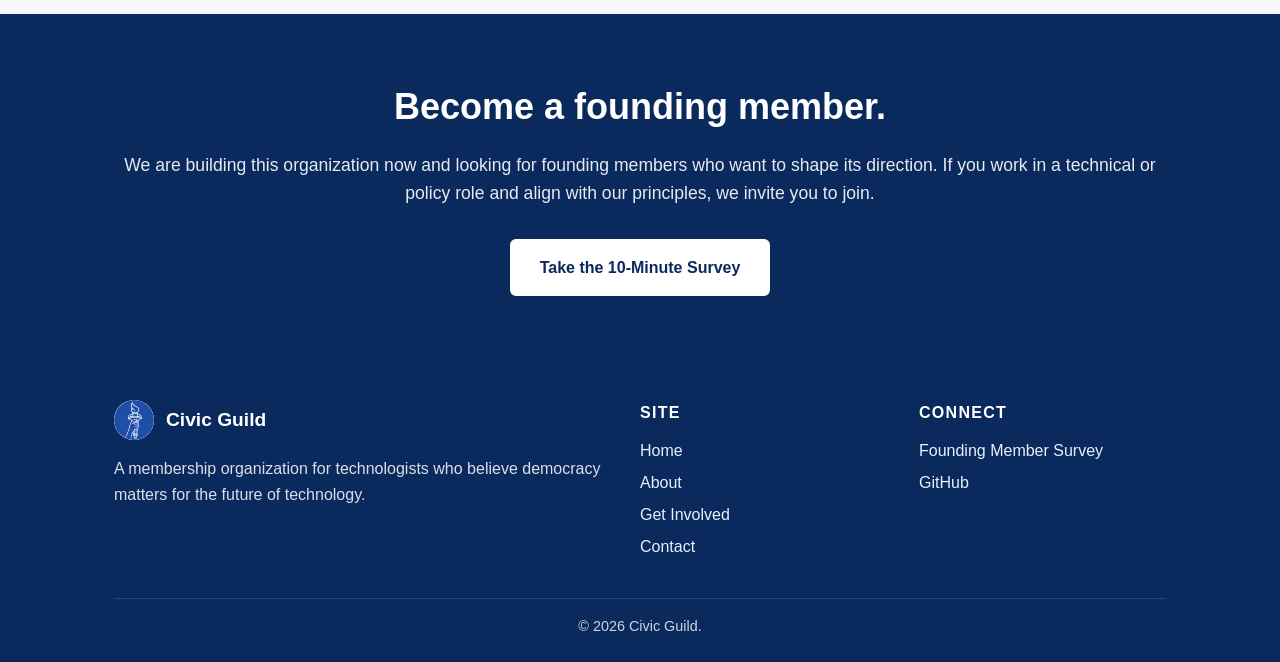
==== commit db99a032: "Convert logo to vector (SVG) Traced logo.png with potrace, producing a tight-cropped navy SVG (~6 KB" ====
--- a/index.html
+++ b/index.html
@@ -6,13 +6,13 @@
   <title>Civic Guild — Technologists for democracy</title>
   <meta name="description" content="Civic Guild is a membership organization for technologists who believe democracy matters for the future of technology.">
   <link rel="stylesheet" href="styles.css">
-  <link rel="icon" type="image/png" href="logo.png">
+  <link rel="icon" type="image/svg+xml" href="logo.svg">
 </head>
 <body>
   <header>
     <div class="container nav">
       <a href="index.html" class="brand">
-        <img src="logo.png" alt="Civic Guild logo">
+        <img src="logo.svg" alt="Civic Guild logo">
         <span>Civic Guild</span>
       </a>
       <nav>
@@ -90,7 +90,7 @@
       <div class="footer-grid">
         <div>
           <div class="footer-brand">
-            <img src="logo.png" alt="Civic Guild logo">
+            <img src="logo.svg" alt="Civic Guild logo">
             <strong>Civic Guild</strong>
           </div>
           <p style="opacity: 0.85;">A membership organization for technologists who believe democracy matters for the future of technology.</p>
--- a/styles.css
+++ b/styles.css
@@ -77,6 +77,7 @@
   width: 44px;
   height: 44px;
   border-radius: 50%;
+  background: #ffffff;
 }
 
 nav ul {
@@ -428,6 +429,7 @@
   width: 40px;
   height: 40px;
   border-radius: 50%;
+  background: #ffffff;
 }
 
 .footer-brand strong {
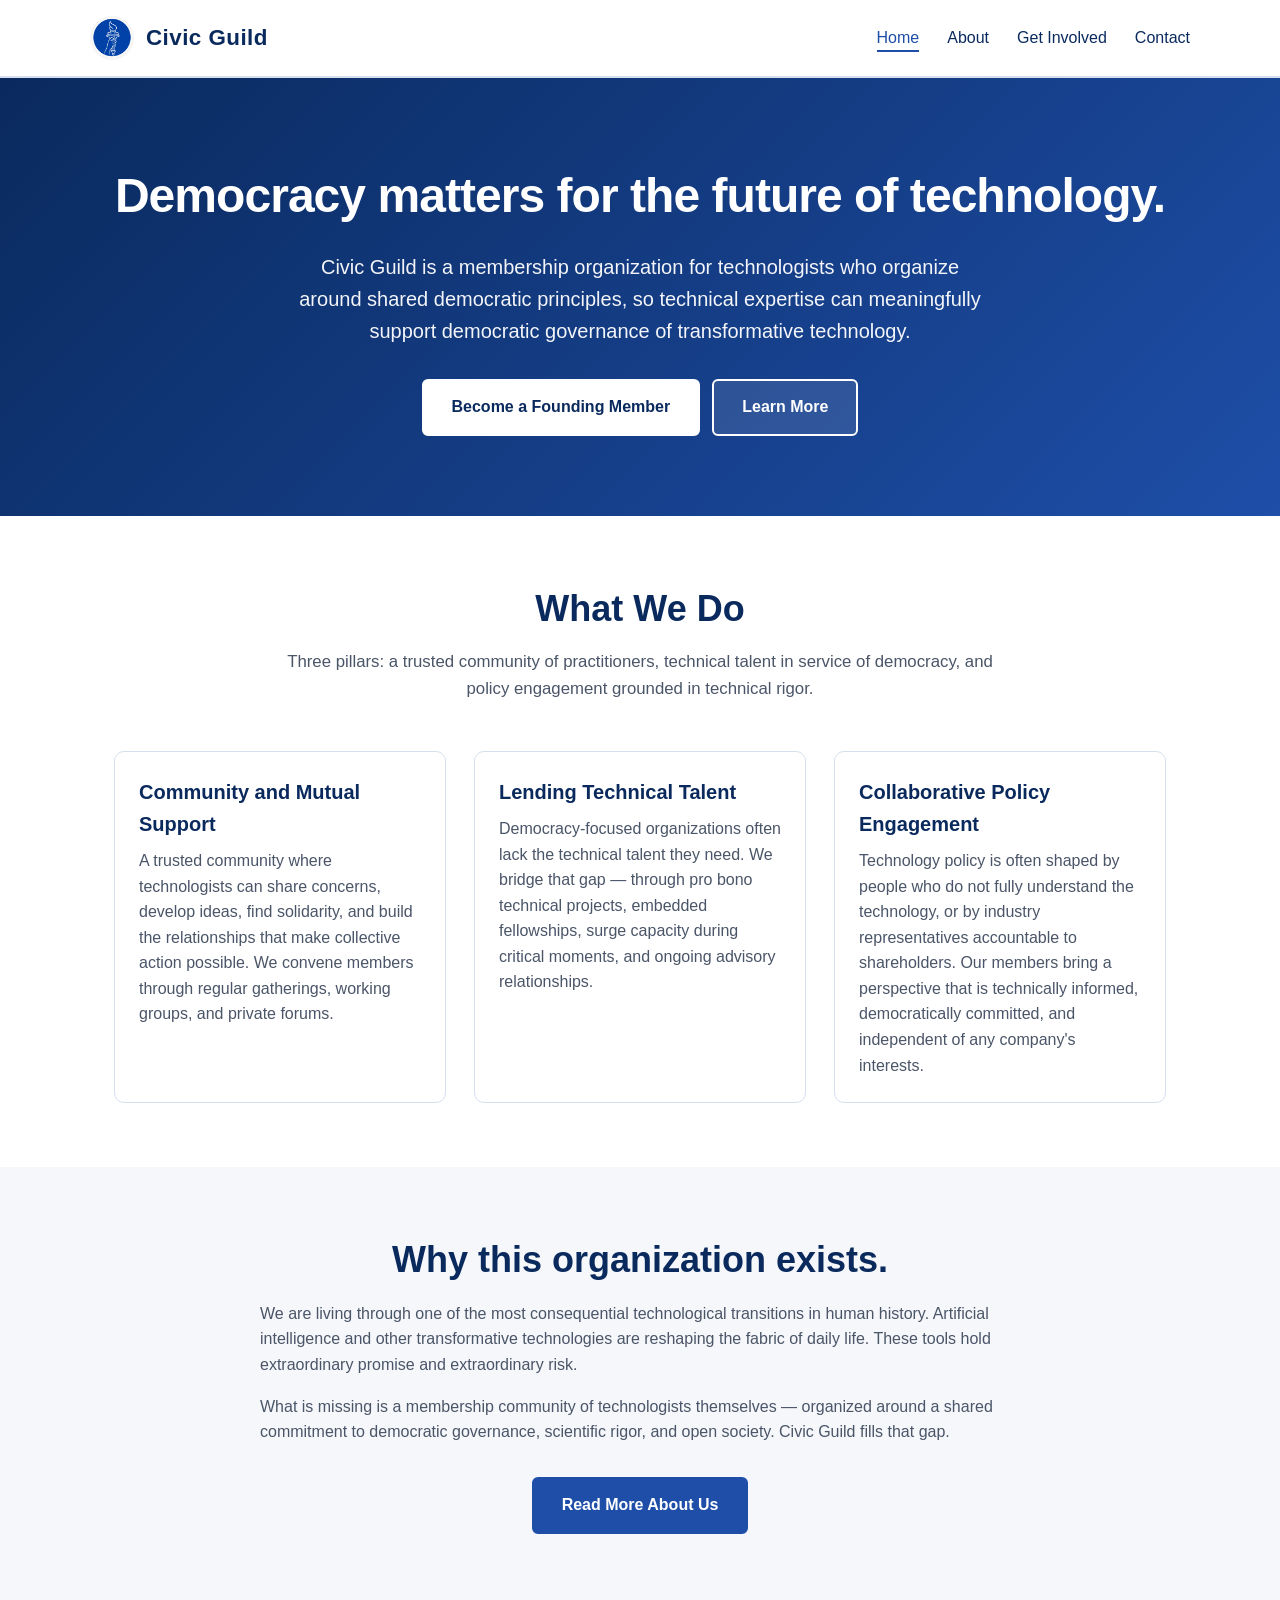
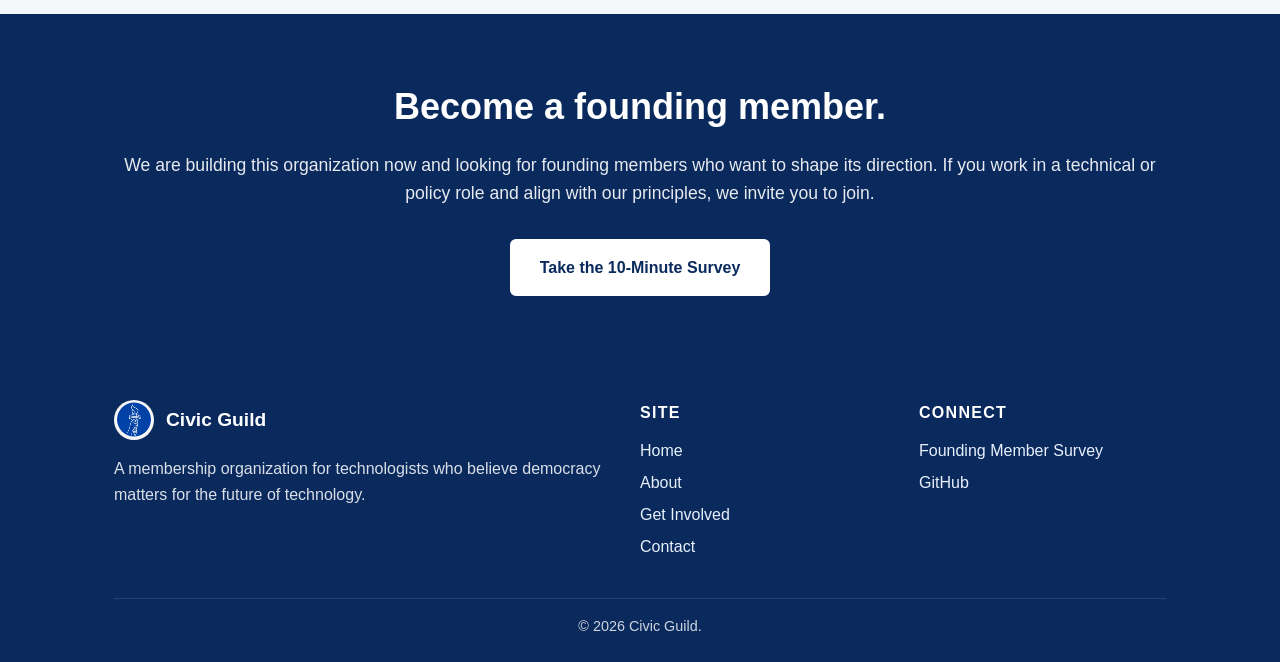
==== commit 5f7b7f78: "Revert SVG logo work; use logo.png with border-radius clip The vector trace approach didn't produce " ====
--- a/index.html
+++ b/index.html
@@ -6,13 +6,13 @@
   <title>Civic Guild — Technologists for democracy</title>
   <meta name="description" content="Civic Guild is a membership organization for technologists who believe democracy matters for the future of technology.">
   <link rel="stylesheet" href="styles.css">
-  <link rel="icon" type="image/svg+xml" href="logo.svg">
+  <link rel="icon" type="image/png" href="logo.png">
 </head>
 <body>
   <header>
     <div class="container nav">
       <a href="index.html" class="brand">
-        <img src="logo.svg" alt="Civic Guild logo">
+        <img src="logo.png" alt="Civic Guild logo">
         <span>Civic Guild</span>
       </a>
       <nav>
@@ -90,7 +90,7 @@
       <div class="footer-grid">
         <div>
           <div class="footer-brand">
-            <img src="logo.svg" alt="Civic Guild logo">
+            <img src="logo.png" alt="Civic Guild logo">
             <strong>Civic Guild</strong>
           </div>
           <p style="opacity: 0.85;">A membership organization for technologists who believe democracy matters for the future of technology.</p>
--- a/styles.css
+++ b/styles.css
@@ -77,7 +77,6 @@
   width: 44px;
   height: 44px;
   border-radius: 50%;
-  background: #ffffff;
 }
 
 nav ul {
@@ -429,7 +428,6 @@
   width: 40px;
   height: 40px;
   border-radius: 50%;
-  background: #ffffff;
 }
 
 .footer-brand strong {
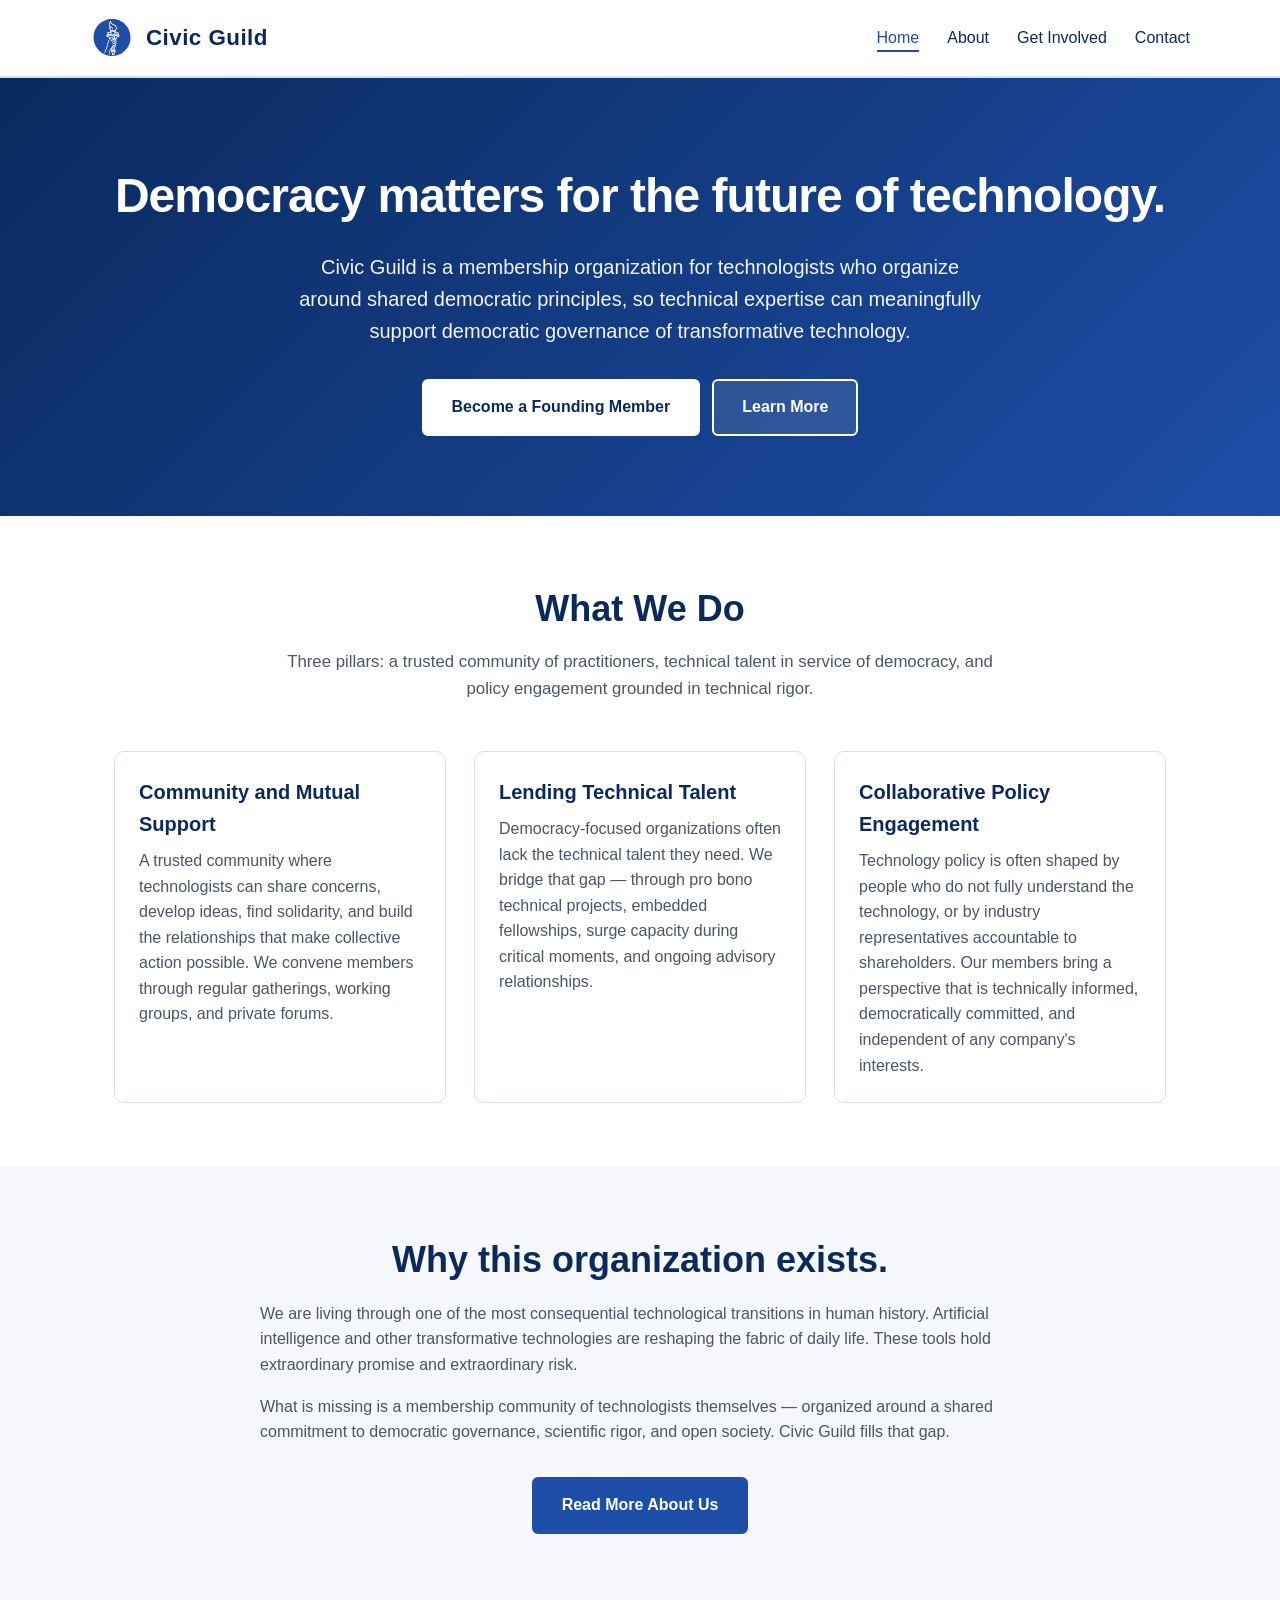
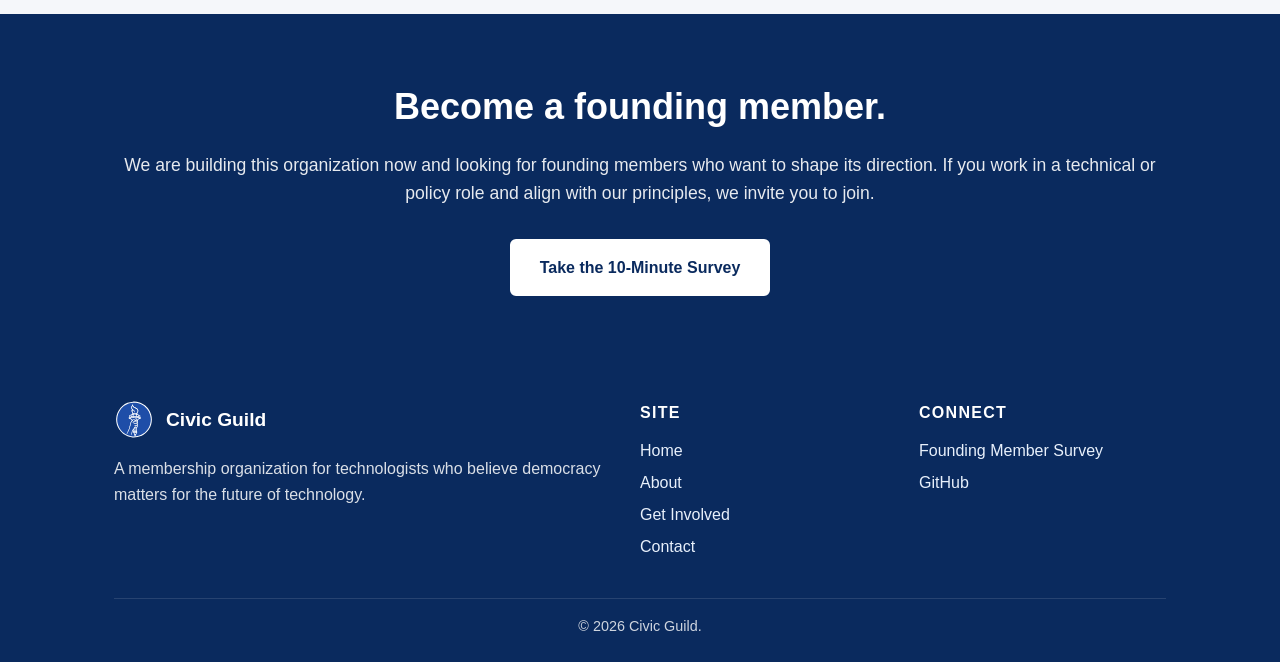
==== commit f22bb5fd: "Add vector logo (logo.svg) — three-layer trace - White ring (alpha-mask dilated 32px) gives a thick " ====
--- a/index.html
+++ b/index.html
@@ -6,13 +6,13 @@
   <title>Civic Guild — Technologists for democracy</title>
   <meta name="description" content="Civic Guild is a membership organization for technologists who believe democracy matters for the future of technology.">
   <link rel="stylesheet" href="styles.css">
-  <link rel="icon" type="image/png" href="logo.png">
+  <link rel="icon" type="image/svg+xml" href="logo.svg">
 </head>
 <body>
   <header>
     <div class="container nav">
       <a href="index.html" class="brand">
-        <img src="logo.png" alt="Civic Guild logo">
+        <img src="logo.svg" alt="Civic Guild logo">
         <span>Civic Guild</span>
       </a>
       <nav>
@@ -90,7 +90,7 @@
       <div class="footer-grid">
         <div>
           <div class="footer-brand">
-            <img src="logo.png" alt="Civic Guild logo">
+            <img src="logo.svg" alt="Civic Guild logo">
             <strong>Civic Guild</strong>
           </div>
           <p style="opacity: 0.85;">A membership organization for technologists who believe democracy matters for the future of technology.</p>
--- a/styles.css
+++ b/styles.css
@@ -76,7 +76,6 @@
 .brand img {
   width: 44px;
   height: 44px;
-  border-radius: 50%;
 }
 
 nav ul {
@@ -427,7 +426,6 @@
 .footer-brand img {
   width: 40px;
   height: 40px;
-  border-radius: 50%;
 }
 
 .footer-brand strong {
